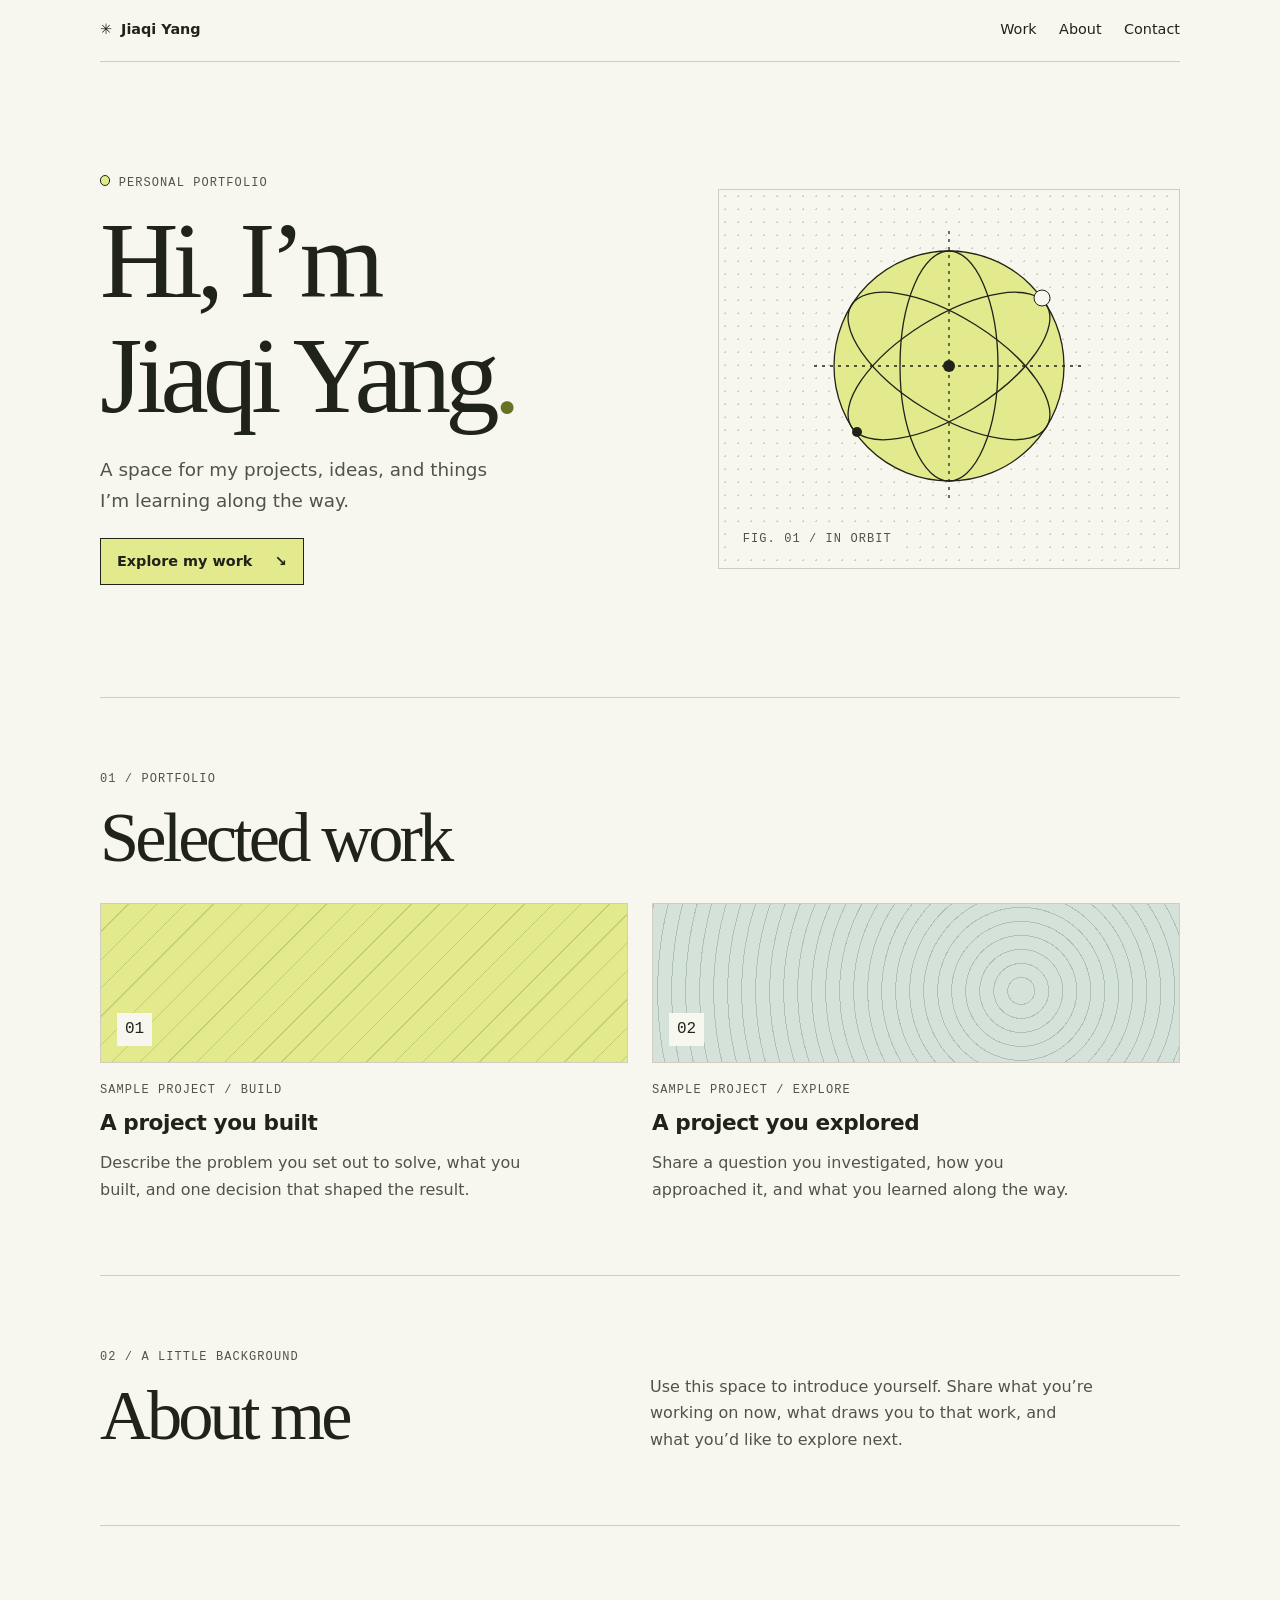
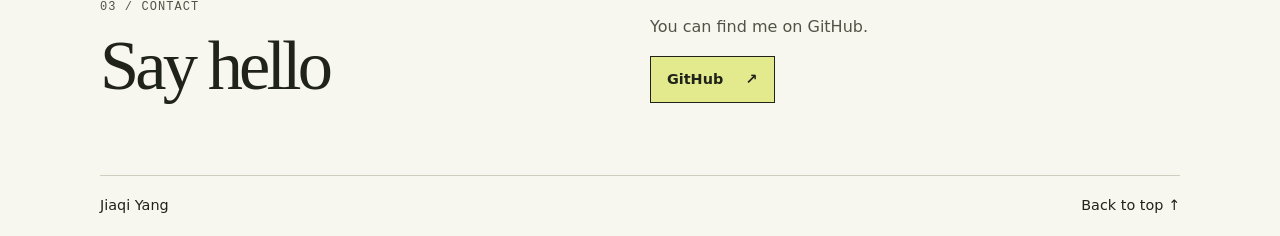
==== index.html @ 63cc05ca "Add initial portfolio site" ====
<!doctype html>
<html lang="en">
<head>
  <meta charset="utf-8">
  <meta name="viewport" content="width=device-width, initial-scale=1">
  <meta name="description" content="Jiaqi Yang’s personal portfolio and selected projects.">
  <title>Jiaqi Yang — Portfolio</title>
  <link rel="stylesheet" href="style.css">
</head>
<body>
  <a class="skip-link" href="#main">Skip to content</a>
  <header class="site-header wrap" id="top">
    <a class="wordmark" href="#top"><span aria-hidden="true">✳</span> Jiaqi Yang</a>
    <nav aria-label="Main navigation">
      <a href="#work">Work</a>
      <a href="#about">About</a>
      <a href="#contact">Contact</a>
    </nav>
  </header>

  <main id="main" class="wrap">
    <section class="hero" aria-labelledby="intro">
      <div>
        <p class="label"><span class="dot"></span> Personal portfolio</p>
        <!-- Replace the headline and intro with your own short introduction. -->
        <h1 id="intro">Hi, I’m<br>Jiaqi Yang<span>.</span></h1>
        <p class="intro">A space for my projects, ideas, and things I’m learning along the way.</p>
        <a class="button" href="#work">Explore my work <span aria-hidden="true">↘</span></a>
      </div>
      <div class="hero-art" aria-hidden="true">
        <svg viewBox="0 0 320 320" fill="none">
          <circle cx="160" cy="160" r="115" fill="#e3e98d"/>
          <g stroke="currentColor" stroke-width="1.3">
            <circle cx="160" cy="160" r="115"/>
            <ellipse cx="160" cy="160" rx="115" ry="49" transform="rotate(-32 160 160)"/>
            <ellipse cx="160" cy="160" rx="115" ry="49" transform="rotate(32 160 160)"/>
            <ellipse cx="160" cy="160" rx="49" ry="115"/>
            <path d="M160 25v270M25 160h270" stroke-dasharray="3 5"/>
          </g>
          <circle cx="160" cy="160" r="6" fill="currentColor"/>
          <circle cx="253" cy="92" r="8" fill="#f8f7ef" stroke="currentColor"/>
          <circle cx="68" cy="226" r="5" fill="currentColor"/>
        </svg>
        <span class="label art-caption">Fig. 01 / In orbit</span>
      </div>
    </section>

    <section class="section" id="work" aria-labelledby="work-title">
      <p class="label">01 / Portfolio</p>
      <h2 id="work-title">Selected work</h2>
      <!-- Replace these sample cards with real projects. Add links to demos or writeups when available. -->
      <div class="projects">
        <article>
          <div class="project-art art-grid" aria-hidden="true"><span>01</span></div>
          <p class="label">Sample project / Build</p>
          <h3>A project you built</h3>
          <p>Describe the problem you set out to solve, what you built, and one decision that shaped the result.</p>
        </article>
        <article>
          <div class="project-art art-rings" aria-hidden="true"><span>02</span></div>
          <p class="label">Sample project / Explore</p>
          <h3>A project you explored</h3>
          <p>Share a question you investigated, how you approached it, and what you learned along the way.</p>
        </article>
      </div>
    </section>

    <section class="section split" id="about" aria-labelledby="about-title">
      <div>
        <p class="label">02 / A little background</p>
        <h2 id="about-title">About me</h2>
      </div>
      <!-- Replace this prompt with a short bio and add your résumé link here if you have one. -->
      <p>Use this space to introduce yourself. Share what you’re working on now, what draws you to that work, and what you’d like to explore next.</p>
    </section>

    <section class="section split" id="contact" aria-labelledby="contact-title">
      <div>
        <p class="label">03 / Contact</p>
        <h2 id="contact-title">Say hello</h2>
      </div>
      <div>
        <p>You can find me on GitHub.</p>
        <!-- Add a mailto link or another profile when you’re ready to share it. -->
        <a class="button" href="https://github.com/yangjiaqidig">GitHub <span aria-hidden="true">↗</span></a>
      </div>
    </section>
  </main>

  <footer class="site-footer wrap">
    <span>Jiaqi Yang</span>
    <a href="#top">Back to top ↑</a>
  </footer>
</body>
</html>
---- style.css ----
:root {
  color-scheme: light;
  --paper: #f8f7ef;
  --ink: #202319;
  --muted: #505446;
  --line: #cecec0;
  --accent: #e3e98d;
  --mono: ui-monospace, "SFMono-Regular", Consolas, monospace;
}

* { box-sizing: border-box; }

body {
  margin: 0;
  background: var(--paper);
  color: var(--ink);
  font: 1rem/1.65 system-ui, sans-serif;
}

a { color: inherit; }
a:focus-visible { outline: 2px solid var(--ink); outline-offset: 5px; }

.wrap { width: min(1080px, calc(100% - 3rem)); margin-inline: auto; }

.skip-link {
  position: absolute;
  inset: 1rem auto auto 1rem;
  padding: .5rem 1rem;
  background: var(--accent);
  transform: translateY(-200%);
}
.skip-link:focus { transform: none; }

.site-header, .site-footer {
  display: flex;
  flex-wrap: wrap;
  justify-content: space-between;
  align-items: center;
  gap: .75rem 1.5rem;
  padding-block: 1.15rem;
  font-size: .9rem;
}

.site-header { border-bottom: 1px solid var(--line); }
.site-footer { border-top: 1px solid var(--line); }
.wordmark { font-weight: 750; }
.wordmark span { margin-right: .25rem; }
nav { display: flex; flex-wrap: wrap; gap: .25rem 1.4rem; }
.site-header a, .site-footer a { text-decoration: none; }
.site-header a:hover, .site-footer a:hover { text-decoration: underline; }

.hero {
  display: grid;
  grid-template-columns: 1.25fr 1fr;
  align-items: center;
  gap: 2.5rem;
  padding-block: clamp(3rem, 9vw, 7rem);
}

.label {
  margin: 0 0 .8rem;
  color: var(--muted);
  font: .75rem/1.5 var(--mono);
  letter-spacing: .09em;
  text-transform: uppercase;
}

.dot {
  display: inline-block;
  width: .65rem;
  height: .65rem;
  border: 1px solid var(--ink);
  border-radius: 50%;
  background: var(--accent);
}

h1, h2, h3 { margin: 0; line-height: 1.05; }
h1, h2 { font-family: Georgia, serif; font-weight: 400; letter-spacing: -.055em; }
h1 { font-size: clamp(3.35rem, 8.5vw, 7.5rem); }
h1 span { color: #687125; }
h2 { font-size: clamp(2.4rem, 5.5vw, 4.5rem); }
h3 { font-size: 1.35rem; letter-spacing: -.02em; }
p { color: var(--muted); }
.intro { max-width: 34ch; font-size: 1.15rem; margin: 1.4rem 0; }

.button {
  display: inline-flex;
  align-items: center;
  gap: 1.4rem;
  padding: .65rem 1rem;
  border: 1px solid var(--ink);
  background: var(--accent);
  font-size: .9rem;
  font-weight: 650;
  text-decoration: none;
}
.button:hover { background: var(--ink); color: var(--paper); }

.hero-art {
  display: grid;
  justify-items: center;
  padding: 1rem;
  border: 1px solid var(--line);
  background-image: radial-gradient(var(--line) 1px, transparent 1px);
  background-size: 13px 13px;
}
.hero-art svg { display: block; width: min(100%, 320px); }
.art-caption { justify-self: start; margin: 0; background: var(--paper); padding: .25rem .5rem; }

.section { border-top: 1px solid var(--line); padding-block: clamp(2.5rem, 6vw, 4.5rem); }
.projects { display: grid; grid-template-columns: repeat(2, 1fr); gap: 1.5rem; margin-top: 1.75rem; }
.projects article { min-width: 0; }
.projects article > p:last-child { max-width: 42ch; margin-bottom: 0; }
.project-art {
  display: grid;
  align-items: end;
  min-height: 10rem;
  padding: 1rem;
  margin-bottom: 1.15rem;
  border: 1px solid var(--line);
}
.project-art span { width: fit-content; padding: .2rem .5rem; background: var(--paper); font-family: var(--mono); }
.art-grid {
  background: repeating-linear-gradient(135deg, transparent 0 19px, #6d753540 19px 20px), #e3e98d;
}
.art-rings {
  background: repeating-radial-gradient(circle at 70% 55%, transparent 0 13px, #48605242 13px 14px), #d5e2d9;
}
.split { display: grid; grid-template-columns: 1fr 1fr; align-items: end; gap: 1.25rem; }
.split p:not(.label) { max-width: 44ch; margin: 0; }
.split .button { margin-top: 1rem; }

@media (max-width: 680px) {
  .wrap { width: calc(100% - 2rem); }
  .hero, .projects, .split { grid-template-columns: 1fr; }
  .hero { gap: 1.75rem; }
  .hero-art svg { width: min(100%, 250px); }
  .projects { gap: 2rem; }
}
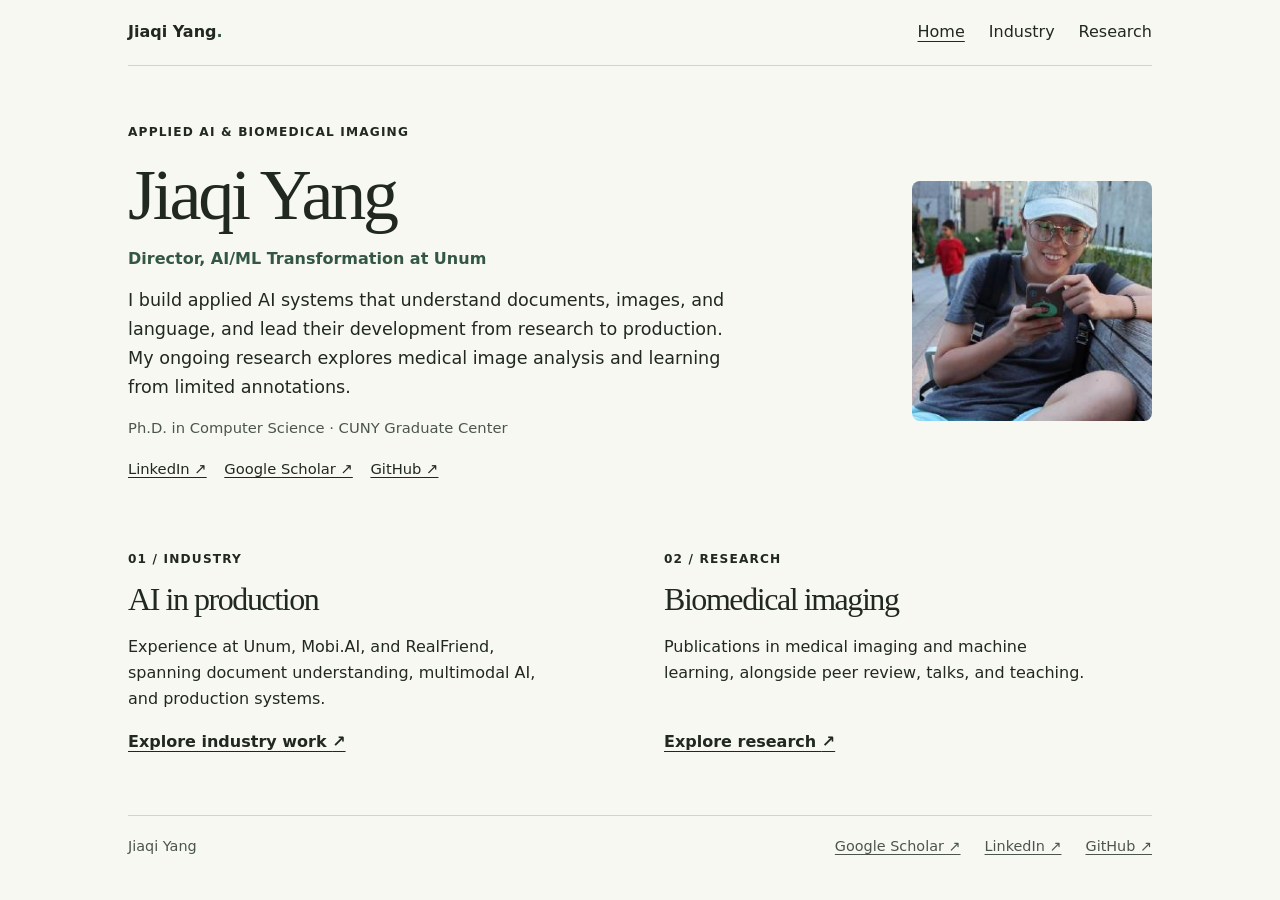
==== commit 494a850b: "Expand portfolio with industry experience and research publications" ====
--- a/index.html
+++ b/index.html
@@ -3,93 +3,61 @@
 <head>
   <meta charset="utf-8">
   <meta name="viewport" content="width=device-width, initial-scale=1">
-  <meta name="description" content="Jiaqi Yang’s personal portfolio and selected projects.">
-  <title>Jiaqi Yang — Portfolio</title>
+  <meta name="description" content="Jiaqi Yang’s work in enterprise AI and biomedical imaging research.">
+  <title>Jiaqi Yang — Industry &amp; Research</title>
   <link rel="stylesheet" href="style.css">
 </head>
 <body>
-  <a class="skip-link" href="#main">Skip to content</a>
-  <header class="site-header wrap" id="top">
-    <a class="wordmark" href="#top"><span aria-hidden="true">✳</span> Jiaqi Yang</a>
+  <a class="skip" href="#main">Skip to content</a>
+  <header class="wrap site-header">
+    <a class="wordmark" href="index.html">Jiaqi Yang<span>.</span></a>
     <nav aria-label="Main navigation">
-      <a href="#work">Work</a>
-      <a href="#about">About</a>
-      <a href="#contact">Contact</a>
+      <a href="index.html" aria-current="page">Home</a>
+      <a href="industry.html">Industry</a>
+      <a href="research.html">Research</a>
     </nav>
   </header>
-
-  <main id="main" class="wrap">
-    <section class="hero" aria-labelledby="intro">
+  <main class="wrap" id="main">
+    <section class="intro profile-intro" aria-labelledby="title">
       <div>
-        <p class="label"><span class="dot"></span> Personal portfolio</p>
-        <!-- Replace the headline and intro with your own short introduction. -->
-        <h1 id="intro">Hi, I’m<br>Jiaqi Yang<span>.</span></h1>
-        <p class="intro">A space for my projects, ideas, and things I’m learning along the way.</p>
-        <a class="button" href="#work">Explore my work <span aria-hidden="true">↘</span></a>
+        <p class="eyebrow">Applied AI &amp; biomedical imaging</p>
+        <h1 id="title">Jiaqi Yang</h1>
+        <p class="current-role">Director, AI/ML Transformation at Unum</p>
+        <p class="lede">I build applied AI systems that understand documents, images, and language, and lead their development from research to production. My ongoing research explores medical image analysis and learning from limited annotations.</p>
+        <p class="credential">Ph.D. in Computer Science · CUNY Graduate Center</p>
+        <nav class="section-links" aria-label="Connect with Jiaqi">
+          <a href="https://www.linkedin.com/in/jyang-5566/">LinkedIn ↗</a>
+          <a href="https://scholar.google.com/citations?user=Nos8TtAAAAAJ&amp;hl=en">Google Scholar ↗</a>
+          <a href="https://github.com/yangjiaqidig">GitHub ↗</a>
+        </nav>
       </div>
-      <div class="hero-art" aria-hidden="true">
-        <svg viewBox="0 0 320 320" fill="none">
-          <circle cx="160" cy="160" r="115" fill="#e3e98d"/>
-          <g stroke="currentColor" stroke-width="1.3">
-            <circle cx="160" cy="160" r="115"/>
-            <ellipse cx="160" cy="160" rx="115" ry="49" transform="rotate(-32 160 160)"/>
-            <ellipse cx="160" cy="160" rx="115" ry="49" transform="rotate(32 160 160)"/>
-            <ellipse cx="160" cy="160" rx="49" ry="115"/>
-            <path d="M160 25v270M25 160h270" stroke-dasharray="3 5"/>
-          </g>
-          <circle cx="160" cy="160" r="6" fill="currentColor"/>
-          <circle cx="253" cy="92" r="8" fill="#f8f7ef" stroke="currentColor"/>
-          <circle cx="68" cy="226" r="5" fill="currentColor"/>
-        </svg>
-        <span class="label art-caption">Fig. 01 / In orbit</span>
+      <div class="profile-photo-frame">
+        <img class="profile-photo" src="assets/jiaqi-yang.jpg" alt="Jiaqi Yang" width="400" height="400">
       </div>
     </section>
 
-    <section class="section" id="work" aria-labelledby="work-title">
-      <p class="label">01 / Portfolio</p>
-      <h2 id="work-title">Selected work</h2>
-      <!-- Replace these sample cards with real projects. Add links to demos or writeups when available. -->
-      <div class="projects">
-        <article>
-          <div class="project-art art-grid" aria-hidden="true"><span>01</span></div>
-          <p class="label">Sample project / Build</p>
-          <h3>A project you built</h3>
-          <p>Describe the problem you set out to solve, what you built, and one decision that shaped the result.</p>
-        </article>
-        <article>
-          <div class="project-art art-rings" aria-hidden="true"><span>02</span></div>
-          <p class="label">Sample project / Explore</p>
-          <h3>A project you explored</h3>
-          <p>Share a question you investigated, how you approached it, and what you learned along the way.</p>
-        </article>
-      </div>
-    </section>
-
-    <section class="section split" id="about" aria-labelledby="about-title">
-      <div>
-        <p class="label">02 / A little background</p>
-        <h2 id="about-title">About me</h2>
-      </div>
-      <!-- Replace this prompt with a short bio and add your résumé link here if you have one. -->
-      <p>Use this space to introduce yourself. Share what you’re working on now, what draws you to that work, and what you’d like to explore next.</p>
-    </section>
-
-    <section class="section split" id="contact" aria-labelledby="contact-title">
-      <div>
-        <p class="label">03 / Contact</p>
-        <h2 id="contact-title">Say hello</h2>
-      </div>
-      <div>
-        <p>You can find me on GitHub.</p>
-        <!-- Add a mailto link or another profile when you’re ready to share it. -->
-        <a class="button" href="https://github.com/yangjiaqidig">GitHub <span aria-hidden="true">↗</span></a>
-      </div>
-    </section>
+    <div class="tracks">
+      <section class="track industry">
+        <p class="eyebrow">01 / Industry</p>
+        <h2>AI in production</h2>
+        <p>Experience at Unum, Mobi.AI, and RealFriend, spanning document understanding, multimodal AI, and production systems.</p>
+        <a href="industry.html">Explore industry work <span aria-hidden="true">↗</span></a>
+      </section>
+      <section class="track research">
+        <p class="eyebrow">02 / Research</p>
+        <h2>Biomedical imaging</h2>
+        <p>Publications in medical imaging and machine learning, alongside peer review, talks, and teaching.</p>
+        <a href="research.html">Explore research <span aria-hidden="true">↗</span></a>
+      </section>
+    </div>
   </main>
-
-  <footer class="site-footer wrap">
+  <footer class="wrap site-footer">
     <span>Jiaqi Yang</span>
-    <a href="#top">Back to top ↑</a>
+    <nav aria-label="Profiles">
+      <a href="https://scholar.google.com/citations?user=Nos8TtAAAAAJ&amp;hl=en">Google Scholar ↗</a>
+      <a href="https://www.linkedin.com/in/jyang-5566/">LinkedIn ↗</a>
+      <a href="https://github.com/yangjiaqidig">GitHub ↗</a>
+    </nav>
   </footer>
 </body>
 </html>
--- a/style.css
+++ b/style.css
@@ -1,11 +1,12 @@
 :root {
   color-scheme: light;
-  --paper: #f8f7ef;
-  --ink: #202319;
-  --muted: #505446;
-  --line: #cecec0;
-  --accent: #e3e98d;
-  --mono: ui-monospace, "SFMono-Regular", Consolas, monospace;
+  --paper: #f8f8f3;
+  --ink: #202820;
+  --muted: #4b554d;
+  --rule: #ced5cc;
+  --industry: #345744;
+  --research: #373c70;
+  --serif: Georgia, serif;
 }
 
 * { box-sizing: border-box; }
@@ -17,123 +18,141 @@
   font: 1rem/1.65 system-ui, sans-serif;
 }
 
-a { color: inherit; }
-a:focus-visible { outline: 2px solid var(--ink); outline-offset: 5px; }
+a { color: inherit; text-underline-offset: .22em; }
+a:focus-visible { outline: 2px solid currentColor; outline-offset: 4px; }
+a:hover { text-decoration-thickness: 2px; }
 
-.wrap { width: min(1080px, calc(100% - 3rem)); margin-inline: auto; }
+.wrap { width: min(64rem, calc(100% - 3rem)); margin-inline: auto; }
+.skip { position: absolute; top: .5rem; left: .5rem; padding: .5rem; background: white; transform: translateY(-200%); }
+.skip:focus { transform: none; }
 
-.skip-link {
-  position: absolute;
-  inset: 1rem auto auto 1rem;
-  padding: .5rem 1rem;
-  background: var(--accent);
-  transform: translateY(-200%);
-}
-.skip-link:focus { transform: none; }
-
-.site-header, .site-footer {
+.site-header, .site-footer, nav, .record-links {
   display: flex;
   flex-wrap: wrap;
-  justify-content: space-between;
   align-items: center;
-  gap: .75rem 1.5rem;
-  padding-block: 1.15rem;
-  font-size: .9rem;
+  gap: .5rem 1.5rem;
 }
 
-.site-header { border-bottom: 1px solid var(--line); }
-.site-footer { border-top: 1px solid var(--line); }
+.site-header, .site-footer { justify-content: space-between; padding-block: 1.2rem; }
+.site-header { border-bottom: 1px solid var(--rule); }
+.site-footer { border-top: 1px solid var(--rule); color: var(--muted); font-size: .9rem; }
+.site-header a { text-decoration: none; }
+.site-header a:hover, .site-header [aria-current="page"] { text-decoration: underline; }
 .wordmark { font-weight: 750; }
-.wordmark span { margin-right: .25rem; }
-nav { display: flex; flex-wrap: wrap; gap: .25rem 1.4rem; }
-.site-header a, .site-footer a { text-decoration: none; }
-.site-header a:hover, .site-footer a:hover { text-decoration: underline; }
+.wordmark span { color: var(--industry); }
 
-.hero {
-  display: grid;
-  grid-template-columns: 1.25fr 1fr;
-  align-items: center;
-  gap: 2.5rem;
-  padding-block: clamp(3rem, 9vw, 7rem);
+main { padding-bottom: 3rem; }
+.intro { padding-block: clamp(2rem, 5vw, 3.5rem); }
+.eyebrow { margin: 0 0 .8rem; font-size: .76rem; font-weight: 700; letter-spacing: .095em; text-transform: uppercase; }
+.industry-text { color: var(--industry); }
+.research-text { color: var(--research); }
+
+h1, h2, h3 { margin: 0; line-height: 1.12; }
+h1, h2 { font-family: var(--serif); font-weight: 400; letter-spacing: -.045em; }
+h1 { font-size: clamp(2.8rem, 6vw, 4.5rem); }
+h2 { font-size: clamp(2rem, 4vw, 3rem); }
+h3 { font-size: 1.12rem; line-height: 1.35; }
+.lede { max-width: 44ch; font-size: clamp(1.12rem, 2.7vw, 1.45rem); margin: 1.2rem 0 0; }
+.credential, .records p, .records li { color: var(--muted); }
+.credential { margin-bottom: 0; font-size: .92rem; }
+
+.tracks { display: grid; grid-template-columns: repeat(2, minmax(0, 1fr)); gap: 2rem 3rem; }
+.track { display: flex; flex-direction: column; align-items: flex-start; padding-block: .75rem; }
+.track p:not(.eyebrow) { max-width: 42ch; }
+.track h2 { font-size: 2rem; }
+.track a { margin-top: auto; font-weight: 700; }
+
+.section-links { margin-top: 1.4rem; font-size: .92rem; }
+.records { border-top: 1px solid var(--rule); padding-block: 1.5rem; }
+.records h2 { margin-bottom: .85rem; }
+.record { display: grid; grid-template-columns: minmax(9rem, 1fr) minmax(0, 3fr); gap: .6rem 1.5rem; padding-block: 1.1rem; }
+.record + .record { border-top: 1px solid var(--rule); }
+.record p, .record ul { margin: .55rem 0 0; }
+.record .eyebrow, .record ul { margin: 0; }
+.record ul { padding-inline-start: 1.15rem; }
+.record a { font-weight: 600; }
+
+@media (max-width: 640px) {
+  .wrap { width: calc(100% - 2rem); }
+  .tracks, .record { grid-template-columns: 1fr; }
 }
 
-.label {
-  margin: 0 0 .8rem;
-  color: var(--muted);
-  font: .75rem/1.5 var(--mono);
-  letter-spacing: .09em;
-  text-transform: uppercase;
+.updates { list-style: none; padding: 0; }
+
+.updates li {
+  display: grid;
+  grid-template-columns: minmax(6rem, 1fr) minmax(0, 7fr);
+  gap: .2rem 1rem;
+  padding-block: .45rem;
+}
+.updates time { color: var(--research); font-weight: 650; font-variant-numeric: tabular-nums; }
+.record .authors { font-size: .9rem; }
+.record-links a {
+  padding: .12rem .55rem;
+  border: 1px solid var(--rule);
+  border-radius: .35rem;
+  color: var(--research);
+  font-size: .86rem;
 }
 
-.dot {
-  display: inline-block;
-  width: .65rem;
-  height: .65rem;
-  border: 1px solid var(--ink);
-  border-radius: 50%;
-  background: var(--accent);
+@media (max-width: 480px) {
+  .updates li { grid-template-columns: 1fr; }
 }
 
-h1, h2, h3 { margin: 0; line-height: 1.05; }
-h1, h2 { font-family: Georgia, serif; font-weight: 400; letter-spacing: -.055em; }
-h1 { font-size: clamp(3.35rem, 8.5vw, 7.5rem); }
-h1 span { color: #687125; }
-h2 { font-size: clamp(2.4rem, 5.5vw, 4.5rem); }
-h3 { font-size: 1.35rem; letter-spacing: -.02em; }
-p { color: var(--muted); }
-.intro { max-width: 34ch; font-size: 1.15rem; margin: 1.4rem 0; }
+/* Shared reading layout for industry and research. */
+.detail-page .intro { padding-block: 2.5rem 1.5rem; }
+.detail-page h1 { font-size: clamp(2.3rem, 5vw, 3rem); }
+.detail-page h2 { font-size: 1.6rem; letter-spacing: -.025em; }
+.detail-page .lede { max-width: 78ch; font-size: 1rem; margin-top: 1rem; }
+.detail-page .section-links { margin-top: 1rem; font-size: .85rem; }
+.detail-page .records { padding-block: 1rem; }
+.detail-page .record { padding-block: .85rem; }
+.detail-page .record-links a { border: 0; padding: 0; border-radius: 0; }
+.detail-page .eyebrow { letter-spacing: 0; text-transform: none; font-size: .85rem; }
 
-.button {
-  display: inline-flex;
+.record .experience-details { margin-top: .65rem; }
+.experience-details li + li { margin-top: .35rem; }
+.role-period + .role-period { margin-top: 1rem; }
+.role-period .eyebrow { margin-top: .25rem; }
+
+.profile-intro {
+  display: grid;
+  grid-template-columns: minmax(0, 1fr) 15rem;
   align-items: center;
-  gap: 1.4rem;
-  padding: .65rem 1rem;
-  border: 1px solid var(--ink);
-  background: var(--accent);
-  font-size: .9rem;
-  font-weight: 650;
-  text-decoration: none;
+  gap: 2rem;
 }
-.button:hover { background: var(--ink); color: var(--paper); }
+.profile-photo-frame {
+  aspect-ratio: 1;
+  overflow: hidden;
+  border-radius: .5rem;
+}
+.profile-photo {
+  display: block;
+  width: 145%;
+  max-width: none;
+  height: auto;
+  margin-left: -22.5%;
+}
+@media (max-width: 640px) {
+  .profile-intro { grid-template-columns: 1fr; gap: 1.25rem; }
+  .profile-photo-frame { width: 10rem; grid-row: 1; }
+}
 
-.hero-art {
-  display: grid;
-  justify-items: center;
-  padding: 1rem;
-  border: 1px solid var(--line);
-  background-image: radial-gradient(var(--line) 1px, transparent 1px);
-  background-size: 13px 13px;
+.current-role { margin: .7rem 0 0; color: var(--industry); font-weight: 600; }
+.profile-intro .lede { font-size: 1.1rem; max-width: 54ch; margin-top: .8rem; }
+.profile-intro .section-links { gap: .5rem 1.1rem; margin-top: 1rem; }
+.record { scroll-margin-top: 1rem; }
+
+.paper-figure {
+  display: block;
+  width: fit-content;
+  max-width: 100%;
+  margin-block: .75rem;
 }
-.hero-art svg { display: block; width: min(100%, 320px); }
-.art-caption { justify-self: start; margin: 0; background: var(--paper); padding: .25rem .5rem; }
-
-.section { border-top: 1px solid var(--line); padding-block: clamp(2.5rem, 6vw, 4.5rem); }
-.projects { display: grid; grid-template-columns: repeat(2, 1fr); gap: 1.5rem; margin-top: 1.75rem; }
-.projects article { min-width: 0; }
-.projects article > p:last-child { max-width: 42ch; margin-bottom: 0; }
-.project-art {
-  display: grid;
-  align-items: end;
-  min-height: 10rem;
-  padding: 1rem;
-  margin-bottom: 1.15rem;
-  border: 1px solid var(--line);
+.paper-figure img {
+  display: block;
+  width: auto;
+  height: auto;
+  max-width: min(100%, 24rem);
+  max-height: 7rem;
 }
-.project-art span { width: fit-content; padding: .2rem .5rem; background: var(--paper); font-family: var(--mono); }
-.art-grid {
-  background: repeating-linear-gradient(135deg, transparent 0 19px, #6d753540 19px 20px), #e3e98d;
-}
-.art-rings {
-  background: repeating-radial-gradient(circle at 70% 55%, transparent 0 13px, #48605242 13px 14px), #d5e2d9;
-}
-.split { display: grid; grid-template-columns: 1fr 1fr; align-items: end; gap: 1.25rem; }
-.split p:not(.label) { max-width: 44ch; margin: 0; }
-.split .button { margin-top: 1rem; }
-
-@media (max-width: 680px) {
-  .wrap { width: calc(100% - 2rem); }
-  .hero, .projects, .split { grid-template-columns: 1fr; }
-  .hero { gap: 1.75rem; }
-  .hero-art svg { width: min(100%, 250px); }
-  .projects { gap: 2rem; }
-}
